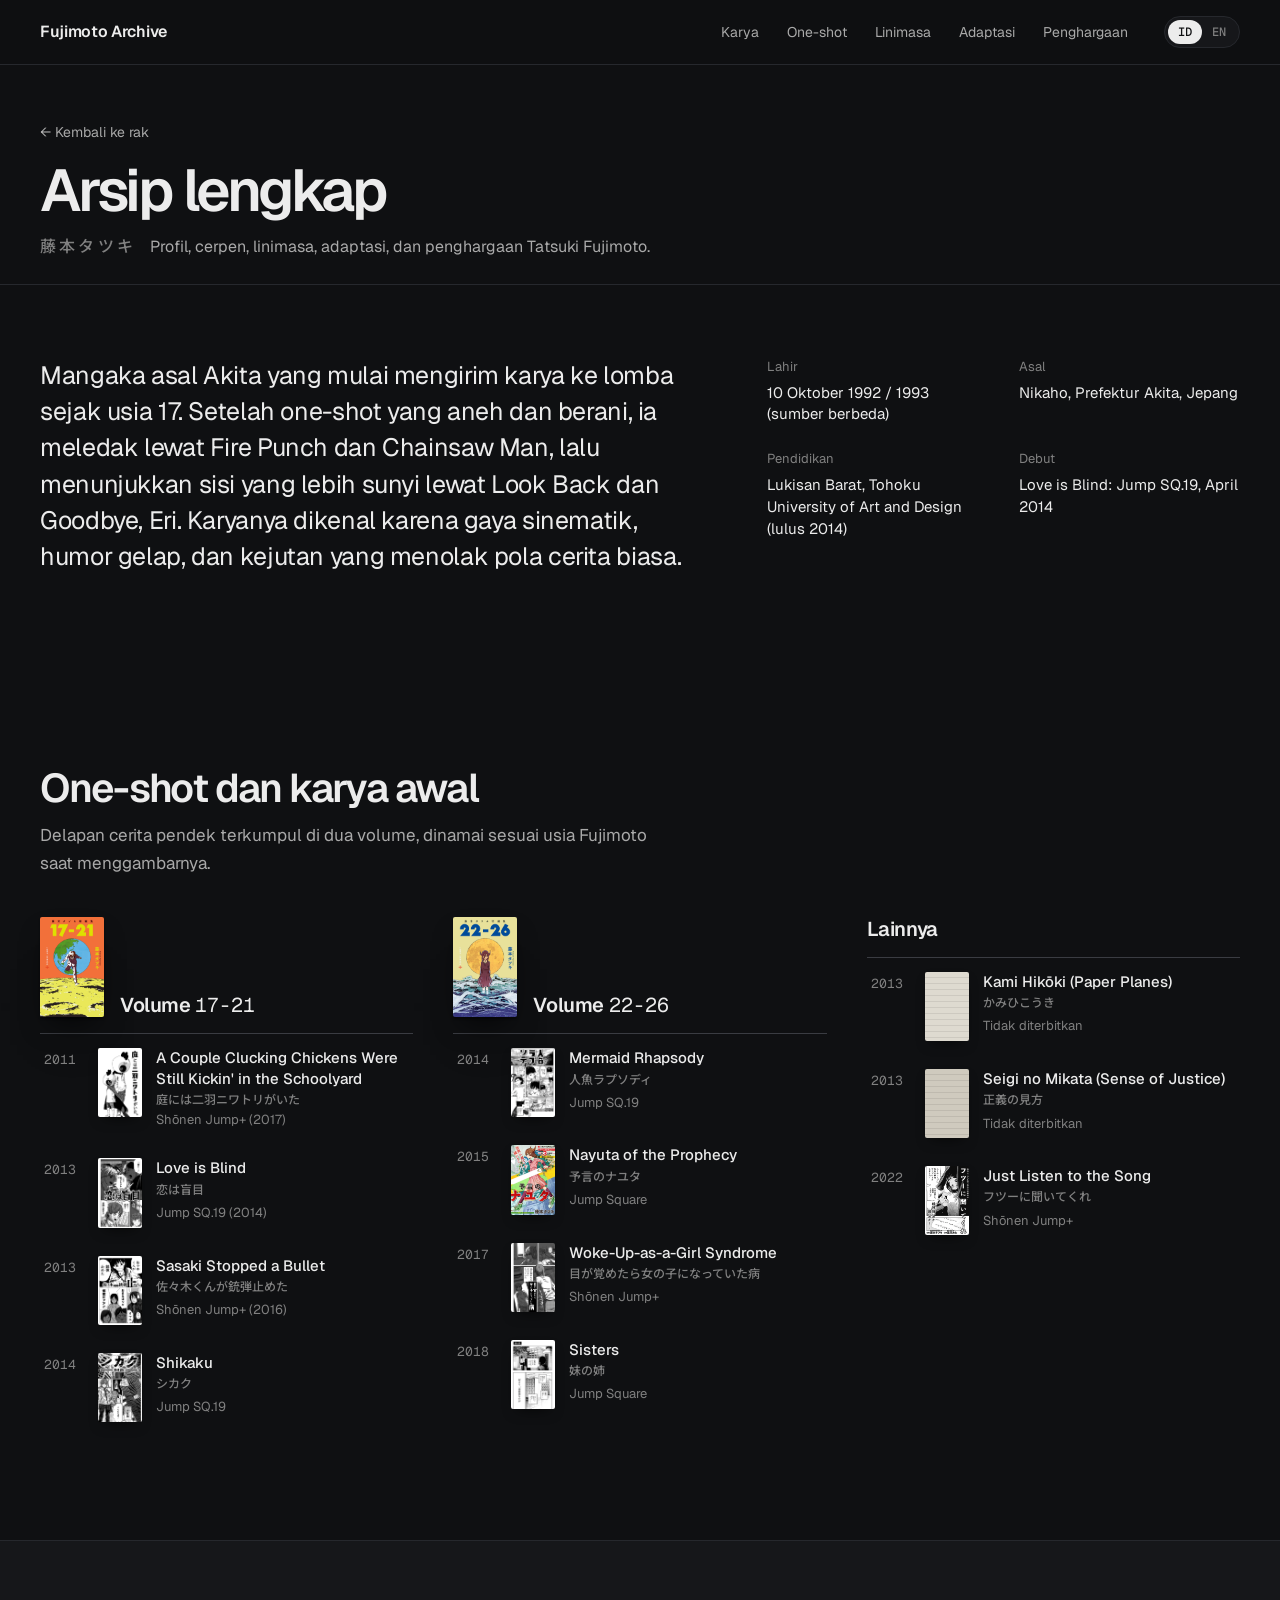
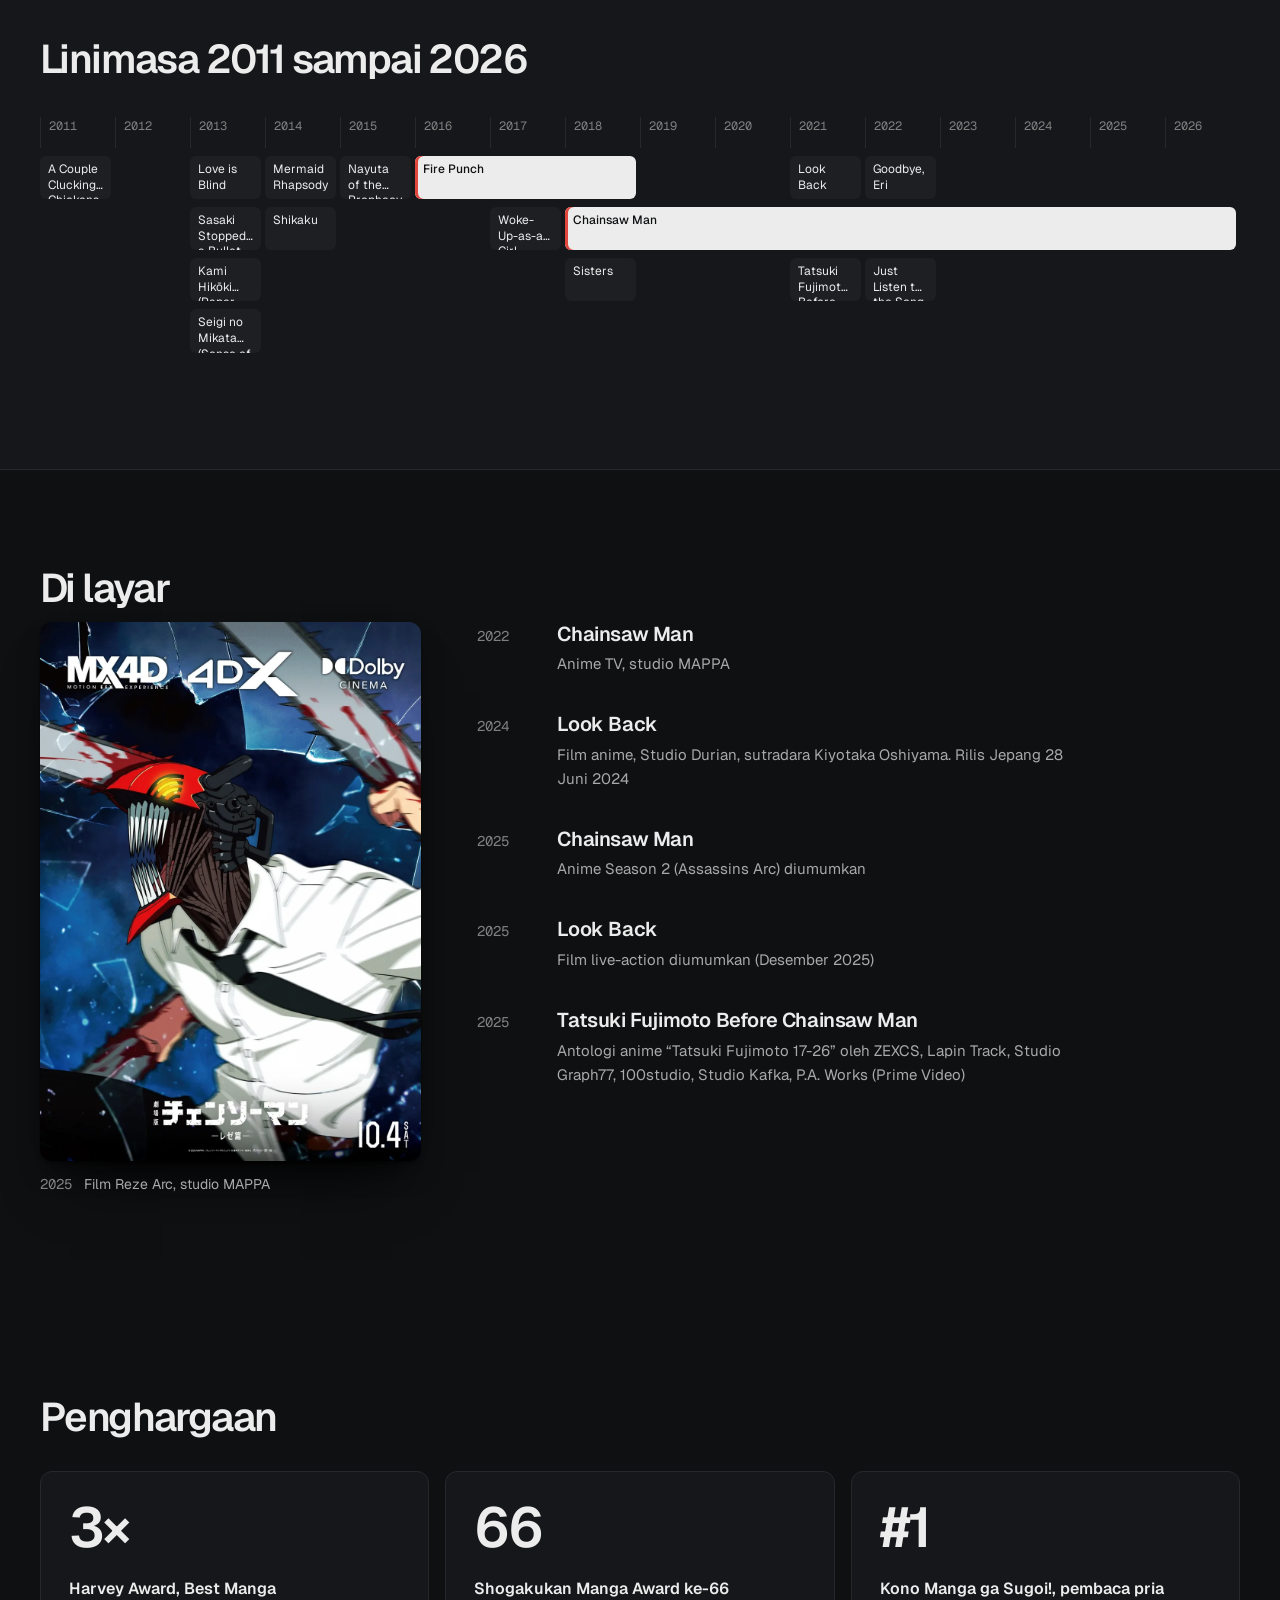
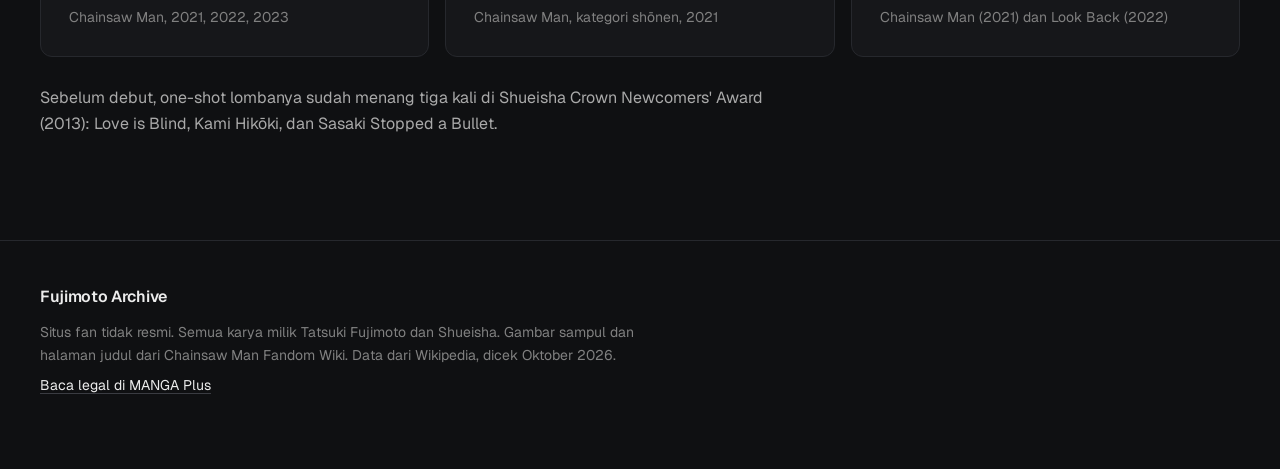
==== arsip.html @ 31b82471 "Home page: interactive 3D shelf adapted from ThreeUI Complete Shelf with all 16 works and real cover" ====
<!doctype html>
<html lang="id">
<head>
  <meta charset="utf-8">
  <meta name="viewport" content="width=device-width, initial-scale=1">
  <title>Arsip lengkap: Fujimoto Archive</title>
  <meta name="description" content="Arsip fan semua karya Tatsuki Fujimoto: Chainsaw Man, Fire Punch, Look Back, Goodbye, Eri, dan one-shot awal. Tiap karya punya blognya sendiri.">
  <meta name="theme-color" content="#0f1012">
  <meta name="color-scheme" content="dark">
  <meta property="og:type" content="website">
  <meta property="og:title" content="Fujimoto Archive">
  <meta property="og:description" content="Dari one-shot usia 17 sampai Chainsaw Man. Semua karya Tatsuki Fujimoto dalam satu arsip.">
  <meta property="og:url" content="https://dans-vsa.github.io/fujimoto-archive/arsip.html">
  <meta property="og:image" content="https://dans-vsa.github.io/fujimoto-archive/assets/covers/chainsaw-man.webp">
  <meta name="twitter:card" content="summary_large_image">
  <link rel="icon" href="data:image/svg+xml,%3Csvg xmlns='http://www.w3.org/2000/svg' viewBox='0 0 32 32'%3E%3Crect width='32' height='32' rx='6' fill='%23171717'/%3E%3Crect x='9' y='7' width='4' height='18' fill='%23fafafa'/%3E%3Crect x='9' y='7' width='13' height='4' fill='%23fafafa'/%3E%3Crect x='9' y='15' width='10' height='4' fill='%23d6322a'/%3E%3C/svg%3E">
  <link rel="preconnect" href="https://fonts.googleapis.com">
  <link rel="preconnect" href="https://fonts.gstatic.com" crossorigin>
  <link href="https://fonts.googleapis.com/css2?family=Geist:wght@400;500;600&family=Geist+Mono:wght@400;500&family=Noto+Sans+JP:wght@500&display=swap" rel="stylesheet">
  <link rel="stylesheet" href="css/style.css?v=28">
</head>
<body>
  <a class="skip" href="#main" data-i18n="skip">Lewati ke konten</a>

  <header class="masthead">
    <div class="masthead__inner">
      <a class="wordmark" href="index.html" translate="no">Fujimoto Archive</a>
      <nav aria-label="Utama">
        <ul class="nav">
          <li><a href="index.html" data-i18n="nav.works">Karya</a></li>
          <li><a href="#oneshots" data-i18n="nav.oneshots">One-shot</a></li>
          <li><a href="#timeline" data-i18n="nav.timeline">Linimasa</a></li>
          <li><a href="#screen" data-i18n="nav.adaptations">Adaptasi</a></li>
          <li><a href="#awards" data-i18n="nav.awards">Penghargaan</a></li>
        </ul>
      </nav>
      <div class="lang" role="group" aria-label="Bahasa / Language">
        <button class="lang__btn" data-lang="id" aria-pressed="true">ID</button>
        <button class="lang__btn" data-lang="en" aria-pressed="false">EN</button>
      </div>
    </div>
  </header>

  <main id="main">
    <section class="arsip-head container">
      <p class="arsip-head__back"><a href="index.html" data-i18n="arsip.back">← Kembali ke rak</a></p>
      <h1 class="library__title" data-i18n="arsip.title">Arsip lengkap</h1>
      <p class="library__dek"><span lang="ja" class="jp">藤本タツキ</span> <span data-i18n="arsip.dek">Profil, cerpen, linimasa, adaptasi, dan penghargaan Tatsuki Fujimoto.</span></p>
    </section>

    <section class="profile container reveal" aria-labelledby="profile-h">
      <h2 class="sr" id="profile-h" data-i18n="profile.title">Profil</h2>
      <p class="profile__bio" id="bio"></p>
      <dl class="profile__facts" id="profile-facts"></dl>
    </section>

    <section class="section container reveal" id="oneshots">
      <h2 class="h2" data-i18n="oneshots.title">One-shot dan karya awal</h2>
      <p class="section__dek" data-i18n="oneshots.dek">Delapan cerita pendek terkumpul di dua volume, dinamai sesuai usia Fujimoto saat menggambarnya.</p>
      <div class="index" id="index"></div>
    </section>

    <section class="section reveal" id="timeline">
      <div class="container">
        <h2 class="h2" data-i18n="timeline.title">Linimasa 2011 sampai 2026</h2>
      </div>
      <div class="band" id="band" tabindex="0" aria-label="Linimasa"></div>
    </section>

    <section class="section container reveal" id="screen">
      <h2 class="h2" data-i18n="adapt.title">Di layar</h2>
      <div class="screen" id="screen-grid"></div>
    </section>

    <section class="section container reveal" id="awards">
      <h2 class="h2" data-i18n="awards.title">Penghargaan</h2>
      <div class="awards" id="award-grid"></div>
      <p class="awards__rest" id="award-rest"></p>
    </section>
  </main>

  <footer class="footer">
    <div class="container footer__inner">
      <p class="wordmark">Fujimoto Archive</p>
      <p data-i18n="footer.note">Situs fan tidak resmi. Semua karya milik Tatsuki Fujimoto dan Shueisha. Gambar sampul dan halaman judul dari Chainsaw Man Fandom Wiki. Data dari Wikipedia, dicek Oktober 2026.</p>
      <p><a href="https://mangaplus.shueisha.co.jp/" target="_blank" rel="noopener" data-i18n="footer.read">Baca legal di MANGA Plus</a></p>
    </div>
  </footer>

  <script src="js/works.js?v=28"></script>
  <script src="js/app.js?v=28"></script>
</body>
</html>
---- css/style.css ----
/* Tokens: see DESIGN.md (Vercel base + "library at night" adaptations) */
@property --mx { syntax: "<length>"; inherits: true; initial-value: 0px; }
@property --my { syntax: "<length>"; inherits: true; initial-value: 0px; }

:root {
  color-scheme: dark;
  --canvas: #0f1012;
  --surface: #16171a;
  --soft: #1d1f23;
  --ink: #ececec;
  --body: #a9a9a9;
  --mute: #808080;
  --line: #26282d;
  --line-strong: #3a3c42;
  --accent: #e0473d;
  --accent-deep: #c53a31;
  --wood: #1b1c20;
  --wood-hi: #2c2e33;
  --lamp: 255, 232, 198;

  --f: "Geist", system-ui, -apple-system, "Segoe UI", sans-serif;
  --f-mono: "Geist Mono", ui-monospace, SFMono-Regular, Menlo, monospace;
  --f-jp: "Noto Sans JP", "Hiragino Sans", "Yu Gothic", sans-serif;

  --r-book: 3px;
  --r-box: 12px;
  --shadow-book: 0 2px 2px rgba(0,0,0,.35), 0 14px 28px -10px rgba(0,0,0,.7), 0 40px 60px -30px rgba(0,0,0,.8);
  --ease: cubic-bezier(.16, 1, .3, 1);
  --container: 1280px;
  --gutter: clamp(20px, 4vw, 40px);
}

*, *::before, *::after { box-sizing: border-box; }
html { scroll-behavior: smooth; scroll-padding-top: 80px; }
body {
  margin: 0; background: var(--canvas); color: var(--ink);
  font: 400 16px/1.6 var(--f); -webkit-font-smoothing: antialiased; overflow-x: clip;
}
img { display: block; max-width: 100%; height: auto; }
a { color: inherit; text-decoration-color: var(--line-strong); text-underline-offset: 3px; }
a:hover { text-decoration-color: var(--accent); }
button { font: inherit; color: inherit; }
a, button { touch-action: manipulation; -webkit-tap-highlight-color: rgba(255,255,255,.06); }
:focus-visible { outline: 2px solid var(--accent); outline-offset: 3px; border-radius: 4px; }
::selection { background: var(--ink); color: var(--canvas); }
.sr { position: absolute; width: 1px; height: 1px; overflow: hidden; clip: rect(0 0 0 0); white-space: nowrap; }
.skip { position: absolute; left: -999px; top: 8px; z-index: 30; background: var(--ink); color: var(--canvas); padding: 8px 16px; border-radius: 999px; }
.skip:focus { left: 8px; }
.container { max-width: var(--container); margin: 0 auto; padding: 0 var(--gutter); }
.mono { font-family: var(--f-mono); font-weight: 400; letter-spacing: 0; font-variant-numeric: tabular-nums; }
.jp { font-family: var(--f-jp); font-weight: 500; letter-spacing: .2em; }

/* ── Type ─────────────────────────────────────── */
.h2 { margin: 0 0 12px; font: 600 clamp(28px, 3.2vw, 40px)/1.1 var(--f); letter-spacing: -.04em; text-wrap: balance; }
.h3 { margin: 40px 0 12px; font: 600 15px/1.4 var(--f); letter-spacing: -.01em; }
.section__dek { margin: 0 0 40px; max-width: 56ch; color: var(--body); font-size: 17px; }
.lede { margin: 0 0 28px; max-width: 54ch; font-size: 19px; line-height: 1.5; color: var(--body); text-wrap: pretty; }
.meta { display: flex; gap: 12px; margin: 0 0 6px; font: 500 13px/1.4 var(--f); color: var(--mute); }
.meta span { font-family: var(--f-mono); font-weight: 400; }

/* ── Buttons ──────────────────────────────────── */
.btn { display: inline-flex; align-items: center; gap: 8px; min-height: 44px; padding: 0 22px; border-radius: 999px;
  font: 500 15px/1 var(--f); text-decoration: none; white-space: nowrap; border: 1px solid transparent;
  transition: background-color .2s, border-color .2s, transform .2s var(--ease); }
.btn:active { transform: translateY(1px) scale(.98); }
.btn--ink { background: var(--ink); color: var(--canvas); }
.btn--ink:hover { background: #fff; }
.btn--accent { background: var(--accent); color: #fff; }
.btn--accent:hover { background: var(--accent-deep); }
.btn--ghost { border-color: var(--line-strong); color: var(--ink); }
.btn--ghost:hover { border-color: var(--ink); }
.btn--sm { min-height: 38px; padding: 0 16px; font-size: 14px; }
.soon { font-size: 14px; color: var(--mute); }

/* ── Masthead ─────────────────────────────────── */
.masthead { position: sticky; top: 0; z-index: 20; background: rgba(15,16,18,.82); backdrop-filter: saturate(1.3) blur(12px); -webkit-backdrop-filter: saturate(1.3) blur(12px); border-bottom: 1px solid var(--line); }
.masthead__inner { max-width: var(--container); margin: 0 auto; padding: 0 var(--gutter); height: 64px; display: flex; align-items: center; gap: 24px; }
.wordmark { margin: 0; font: 600 16px/1 var(--f); letter-spacing: -.02em; text-decoration: none; white-space: nowrap; }
.masthead nav { margin-left: auto; }
.nav { display: flex; gap: 4px; list-style: none; margin: 0; padding: 0; }
.nav a { display: block; padding: 8px 12px; border-radius: 999px; font-size: 14px; color: var(--body); text-decoration: none; transition: background-color .2s, color .2s; }
.nav a:hover { background: var(--soft); color: var(--ink); }
.lang { display: flex; padding: 3px; border: 1px solid var(--line); border-radius: 999px; background: var(--surface); }
.lang__btn { border: 0; background: none; border-radius: 999px; padding: 4px 10px; font: 500 12px/1.4 var(--f-mono); color: var(--mute); cursor: pointer; }
.lang__btn[aria-pressed="true"] { background: var(--ink); color: var(--canvas); }

/* ── Library (hero) ───────────────────────────── */
.library { position: relative; padding: 28px 0 72px; overflow: hidden;
  background: radial-gradient(70% 55% at 72% 0%, rgba(var(--lamp), .07), transparent 70%), var(--canvas); }
.library__head { display: flex; align-items: flex-end; justify-content: space-between; gap: 24px; margin-bottom: 24px; }
.library__title { margin: 0; font: 600 clamp(38px, 4.6vw, 64px)/.95 var(--f); letter-spacing: -.055em; }
.library__dek { margin: 14px 0 0; color: var(--body); font-size: 16px; }
.library__dek .jp { color: var(--mute); margin-right: 10px; }
.lamp { flex: none; min-height: 38px; padding: 0 16px; border-radius: 999px; border: 1px solid var(--line-strong); background: none; font-size: 14px; color: var(--body); cursor: pointer; transition: border-color .2s, color .2s, background-color .2s; }
.lamp:hover { border-color: var(--ink); color: var(--ink); }
.lamp[aria-pressed="true"] { background: rgba(var(--lamp), .12); border-color: rgba(var(--lamp), .5); color: rgb(var(--lamp)); }

.library__room { --k: 1.2; display: grid; grid-template-columns: minmax(0, 1.85fr) minmax(290px, 1fr); gap: 44px; align-items: center; }

/* bookcase: back panel, side frames, planks */
.stacks { position: relative; isolation: isolate; min-width: 0; padding: 14px 14px 8px; border-radius: 6px;
  --mx: 240px; --my: 160px;
  background:
    repeating-linear-gradient(90deg, rgba(255,255,255,.018) 0 1px, transparent 1px 160px),
    linear-gradient(180deg, #121316, #16171b);
  box-shadow: inset 14px 0 0 var(--wood), inset -14px 0 0 var(--wood), inset 0 14px 0 var(--wood), inset 0 0 60px rgba(0,0,0,.6);
  transition: --mx .8s var(--ease), --my .8s var(--ease); }
.stacks.is-tracking { transition: none; }
.shelves { position: relative; z-index: 1; }
.shelf { position: relative; overflow-x: auto; scrollbar-width: none; padding: 40px 0 0; }
.shelf::-webkit-scrollbar { display: none; }
.shelf.is-scrollable { -webkit-mask-image: linear-gradient(90deg, #000 calc(100% - 48px), transparent); mask-image: linear-gradient(90deg, #000 calc(100% - 48px), transparent); }
.shelf.is-scrollable.at-end { -webkit-mask-image: linear-gradient(90deg, transparent, #000 48px); mask-image: linear-gradient(90deg, transparent, #000 48px); }
.shelf__inner { display: inline-flex; flex-direction: column; min-width: 100%; }
.shelf__books { position: relative; display: flex; align-items: flex-end; min-height: calc(260px * var(--k)); padding-bottom: 16px; }
.shelf__books::after { content: ""; position: absolute; left: 0; right: 0; bottom: 0; height: 16px; border-radius: 2px;
  background: linear-gradient(180deg, var(--wood-hi), var(--wood) 35%, #141518);
  box-shadow: 0 1px 0 rgba(255,255,255,.05) inset, 0 22px 26px -14px rgba(0,0,0,.85); }
/* ruang rak: buku rata kiri, sisa ruang dibagi rata antar-ruang */
.comp { flex: 1 0 calc(var(--cw) * var(--k)); display: flex; align-items: flex-end; gap: 3px; list-style: none; margin: 0; padding: 0 12px; }
/* sekat kayu dari papan atas sampai papan rak */
.divider { flex: 0 0 10px; align-self: stretch; margin-top: -40px;
  background: linear-gradient(90deg, #2a2c31, var(--wood) 45%, #141518);
  box-shadow: inset 1px 0 0 rgba(255,255,255,.05), 6px 0 12px -4px rgba(0,0,0,.55); }
.divider--ghost { margin: 0; background: none; box-shadow: none; }
.shelf__labels { display: flex; padding: 14px 0 6px; }
.comp__label { flex: 1 0 calc(var(--cw) * var(--k)); display: flex; flex-wrap: wrap; gap: 2px 10px; padding: 0 12px; font-size: 12px; line-height: 1.4; color: var(--mute); }
.comp__label .mono { color: var(--body); }

.slot { flex: none; }
@media (prefers-reduced-motion: no-preference) {
  .slot { animation: shelve .8s var(--ease) both; animation-delay: calc(var(--i) * 45ms + 120ms); }
  @keyframes shelve { from { opacity: 0; transform: translateY(-36px); } }
}

.spine { position: relative; display: flex; flex-direction: column; align-items: center; width: calc(var(--w) * var(--k)); height: calc(var(--h) * var(--k));
  padding: 12px 0 10px; border: 0; border-radius: 2px 2px 1px 1px; cursor: pointer; color: var(--fg);
  background:
    linear-gradient(90deg, rgba(0,0,0,.22), rgba(255,255,255,.12) 28%, rgba(255,255,255,0) 55%, rgba(0,0,0,.25)),
    var(--bg);
  box-shadow: inset 0 0 0 1px rgba(0,0,0,.28), 0 1px 0 rgba(0,0,0,.4);
  transform-origin: 50% 100%;
  transition: transform .5s var(--ease), filter .3s; }
.spine--ms { background: linear-gradient(90deg, rgba(0,0,0,.08), rgba(255,255,255,.2) 35%, rgba(0,0,0,.1)), var(--bg); }
.spine__band { width: 100%; height: 3px; background: var(--fg); opacity: .55; }
.spine__jp { flex: 1; min-height: 0; overflow: hidden; margin-top: 12px; writing-mode: vertical-rl; text-orientation: upright;
  font: 500 clamp(11px, calc(var(--w) * var(--k) * .42), 19px)/1 var(--f-jp); letter-spacing: .08em; white-space: nowrap; }
.spine__yr { font-size: 10px; opacity: .8; margin-top: 8px; }
.spine[aria-pressed="true"] { transform: translateY(-14px); }
.spine[aria-pressed="true"]::after { content: ""; position: absolute; left: 50%; bottom: -24px; width: 70%; height: 2px; translate: -50% 0; background: var(--accent); border-radius: 2px; }
@media (hover: hover) {
  .slot:hover .spine { transform: translateY(-24px); filter: brightness(1.08); }
  .slot:hover + .slot .spine { transform: rotate(3deg); transform-origin: 100% 100%; }
  .slot:has(+ .slot:hover) .spine { transform: rotate(-3deg); transform-origin: 0 100%; }
}
.spine:focus-visible { outline-offset: 4px; }

/* spotlight: dims the room, follows the cursor (or rests on the selected book) */
.spot { position: absolute; inset: 0; z-index: 2; pointer-events: none; border-radius: inherit;
  background: radial-gradient(circle 230px at var(--mx) var(--my),
    rgba(var(--lamp), .10) 0%, rgba(10,10,12,0) 42%, rgba(8,8,10,.5) 70%, rgba(6,6,8,.72) 100%);
  transition: opacity .7s var(--ease); }
.library.is-lit .spot { opacity: 0; }

/* reading desk: the spotlighted artwork */
.desk { position: relative; display: grid; justify-items: center; gap: 24px; min-height: 0; align-content: center; text-align: center; }
.desk::before { content: ""; position: absolute; inset: -60px -20px auto; height: 440px; pointer-events: none;
  background: radial-gradient(50% 60% at 50% 0%, rgba(var(--lamp), .14), transparent 75%); }
.desk__tilt { perspective: 1100px; width: min(250px, 72%); }
.desk__art { position: relative; transform: rotateX(var(--rx, 0deg)) rotateY(var(--ry, 0deg)); transform-style: preserve-3d; transition: transform .6s var(--ease); }
.desk__art::after { content: ""; position: absolute; inset: 0; border-radius: var(--r-book); pointer-events: none;
  background: radial-gradient(circle at var(--gx, 30%) var(--gy, 20%), rgba(255,255,255,.22), transparent 55%); mix-blend-mode: soft-light; }
.desk__img { position: relative; width: 100%; border-radius: var(--r-book); box-shadow: var(--shadow-book); }
.desk__img--back { position: absolute; inset: 0; transform: translate(16%, -5%) rotate(7deg) translateZ(-40px); filter: brightness(.7); }
.desk__art--ms { aspect-ratio: 764 / 1200; display: flex; flex-direction: column; justify-content: center; gap: 10px; padding: 14%; border-radius: var(--r-book); text-align: left;
  background: repeating-linear-gradient(180deg, transparent 0 27px, rgba(0,0,0,.07) 27px 28px), var(--bg); color: var(--fg); box-shadow: var(--shadow-book); }
.desk__ms-title { font: 600 26px/1.1 var(--f); letter-spacing: -.03em; }
.desk__ms-jp { font: 500 14px/1.4 var(--f-jp); opacity: .8; }
.desk__ms-yr { margin-top: auto; font-size: 13px; opacity: .7; }
.desk__info { position: relative; max-width: 380px; min-width: 0; }
.desk__info .meta { justify-content: center; }
.desk__title { margin: 0 0 8px; font: 600 clamp(24px, 2.4vw, 32px)/1.1 var(--f); letter-spacing: -.035em; text-wrap: balance; }
.desk__tag { margin: 0; color: var(--body); font-size: 15px; text-wrap: pretty; }
.desk__note { margin: 8px 0 0; font-size: 13px; color: var(--mute); }
.desk__actions { display: flex; flex-wrap: wrap; justify-content: center; align-items: center; gap: 12px 16px; margin-top: 20px; }
.desk.is-swap .desk__art { animation: art-in .5s var(--ease) both; }
.desk.is-swap .desk__info { animation: info-in .4s var(--ease) both; }
@keyframes art-in { from { opacity: 0; transform: translateY(16px) scale(.96); } }
@keyframes info-in { from { opacity: 0; transform: translateY(8px); } }

/* ── Scroll reveal ────────────────────────────── */
.js .reveal { opacity: 0; transform: translateY(24px); transition: opacity .8s var(--ease), transform .8s var(--ease); }
.js .reveal.is-in { opacity: 1; transform: none; }

/* ── Profile ──────────────────────────────────── */
.profile { display: grid; grid-template-columns: 1.4fr 1fr; gap: 64px; padding-top: 72px; padding-bottom: 96px; border-top: 1px solid var(--line); }
.profile__bio { margin: 0; font: 400 clamp(20px, 2vw, 25px)/1.45 var(--f); letter-spacing: -.015em; text-wrap: pretty; }
.profile__facts { display: grid; grid-template-columns: 1fr 1fr; gap: 24px 32px; margin: 0; align-content: start; }
.profile__facts dt { font-size: 13px; color: var(--mute); margin-bottom: 4px; }
.profile__facts dd { margin: 0; font-size: 15px; line-height: 1.45; color: var(--ink); }

/* ── Sections ─────────────────────────────────── */
.section { padding-top: 96px; padding-bottom: 104px; }
.cover { width: 100%; border-radius: var(--r-book); box-shadow: var(--shadow-book); background: var(--soft); }
.pair { display: grid; grid-template-columns: 1fr 1fr; gap: 10px; }
.pair .cover:last-child { transform: translateY(18px); }

/* ── One-shot index ───────────────────────────── */
.index { display: grid; grid-template-columns: repeat(3, minmax(0, 1fr)); gap: 40px; }
.vol__head { display: flex; align-items: flex-end; gap: 16px; padding-bottom: 16px; border-bottom: 1px solid var(--line-strong); }
.vol__cover { width: 64px; border-radius: 2px; box-shadow: var(--shadow-book); transition: transform .4s var(--ease); }
.vol__head a:hover .vol__cover { transform: translateY(-4px) rotate(-2deg); }
.vol__title { margin: 0; font: 600 20px/1.2 var(--f); letter-spacing: -.02em; }
.vol__list { list-style: none; margin: 0; padding: 0; }
.entry { display: grid; grid-template-columns: 40px 44px 1fr; gap: 2px 14px; padding: 14px 4px; text-decoration: none; border-radius: 8px; transition: background-color .2s; }
.entry:hover { background: var(--surface); }
.entry__year { grid-row: span 2; font-size: 13px; color: var(--mute); padding-top: 2px; }
.entry__thumb { grid-row: span 2; width: 44px; height: auto; aspect-ratio: 764 / 1200; object-fit: cover; border-radius: 2px; box-shadow: 0 6px 14px -6px rgba(0,0,0,.7); background: var(--soft); transition: transform .35s var(--ease); }
.entry__thumb--ms { display: block; background: repeating-linear-gradient(180deg, transparent 0 5px, rgba(0,0,0,.08) 5px 6px), var(--bg); }
.entry:hover .entry__thumb { transform: translateY(-3px) rotate(-2deg); }
.entry__title { font-weight: 500; font-size: 15px; line-height: 1.35; transition: color .2s; }
.entry__title small { display: block; margin-top: 2px; font: 500 12px/1.4 var(--f-jp); color: var(--mute); }
.entry__venue { font-size: 13px; color: var(--mute); }
.entry:hover .entry__title { color: var(--accent); }

/* ── Timeline band ────────────────────────────── */
#timeline { background: var(--surface); border-top: 1px solid var(--line); border-bottom: 1px solid var(--line); }
#timeline .h2 { margin-bottom: 36px; }
.band { overflow-x: auto; max-width: var(--container); margin: 0 auto; padding: 0 var(--gutter) 12px; scrollbar-width: thin; }
.band__grid { display: grid; grid-template-columns: repeat(var(--cols), minmax(64px, 1fr)); row-gap: 8px; min-width: calc(var(--cols) * 64px); }
.band__year { grid-row: 1; padding: 0 0 12px 8px; font-size: 12px; color: var(--mute); border-left: 1px solid var(--line); }
.band__item { position: relative; margin-right: 4px; padding: 6px 8px; border-radius: 6px; background: var(--soft);
  font-size: 12px; line-height: 1.3; text-decoration: none; overflow: hidden; display: -webkit-box; -webkit-line-clamp: 2; -webkit-box-orient: vertical; overflow-wrap: anywhere; transition: background-color .2s, color .2s; }
.band__item:hover { background: var(--ink); color: var(--canvas); }
.band__item--run { background: var(--ink); color: var(--canvas); font-weight: 500; box-shadow: inset 3px 0 0 var(--accent); }
.band__item--run:hover { background: var(--accent); color: #fff; }

/* ── On screen ────────────────────────────────── */
.screen { display: grid; grid-template-columns: minmax(0, 4fr) minmax(0, 8fr); gap: 56px; align-items: start; }
.screen__feat { margin: 0; }
.screen__feat img { width: 100%; border-radius: var(--r-box); box-shadow: var(--shadow-book); }
.screen__feat figcaption { margin-top: 12px; font-size: 14px; color: var(--body); }
.screen__feat .mono { color: var(--mute); margin-right: 8px; }
.screen__list { list-style: none; margin: 0; padding: 0; display: grid; gap: 36px; }
.screen__list li { display: grid; grid-template-columns: 64px 1fr; gap: 16px; }
.screen__list .mono { font-size: 14px; color: var(--mute); padding-top: 3px; }
.screen__list a { font: 600 20px/1.25 var(--f); letter-spacing: -.02em; text-decoration: none; transition: color .2s; }
.screen__list a:hover { color: var(--accent); }
.screen__list p { margin: 4px 0 0; color: var(--body); font-size: 15px; max-width: 52ch; }

/* ── Awards ───────────────────────────────────── */
.awards { display: grid; grid-template-columns: repeat(3, minmax(0, 1fr)); gap: 16px; margin-top: 32px; }
.award { display: flex; flex-direction: column; gap: 6px; padding: 28px; border-radius: var(--r-box); background: var(--surface); border: 1px solid var(--line); text-decoration: none; transition: border-color .2s, transform .3s var(--ease); }
.award:hover { border-color: var(--line-strong); transform: translateY(-2px); }
.award__n { font: 600 56px/1 var(--f); letter-spacing: -.05em; margin-bottom: 16px; }
.award__t { font-weight: 600; font-size: 16px; line-height: 1.35; }
.award__s { font-size: 14px; color: var(--mute); }
.awards__rest { margin: 28px 0 0; max-width: 70ch; color: var(--body); }

/* ── Detail ───────────────────────────────────── */
.hero__jp { margin: 14px 0 0; font: 500 18px/1.3 var(--f-jp); letter-spacing: .3em; color: var(--mute); }
.detail__grid { display: grid; grid-template-columns: minmax(220px, 380px) minmax(0, 1fr); gap: 72px; padding-top: 64px; padding-bottom: 112px; align-items: start; }
.detail__grid--solo { grid-template-columns: minmax(0, 760px); }
.detail__cover { position: sticky; top: 96px; }
.detail__note { margin: 20px 0 0; font-size: 14px; color: var(--mute); }
.detail__body { max-width: 680px; }
.detail__title { margin: 0; font: 600 clamp(40px, 5.4vw, 68px)/1 var(--f); letter-spacing: -.05em; text-wrap: balance; }
.detail .hero__jp { margin-bottom: 24px; }
.blogbox { display: flex; flex-wrap: wrap; align-items: center; justify-content: space-between; gap: 16px; padding: 20px 24px; margin-bottom: 32px; border-radius: var(--r-box); background: var(--surface); border: 1px solid var(--line); }
.blogbox p { margin: 0; max-width: 40ch; font-size: 15px; color: var(--body); }
.prose { margin: 0; font-size: 18px; line-height: 1.65; color: var(--ink); max-width: 62ch; }
.facts-list { list-style: none; margin: 0; padding: 0; }
.facts-list li { display: grid; grid-template-columns: 170px 1fr; gap: 16px; padding: 8px 0; font-size: 15px; color: var(--body); }
.facts-list .mono { font-size: 13px; color: var(--mute); padding-top: 2px; }
.pager { display: grid; grid-template-columns: 1fr 1fr; gap: 24px; margin-top: 64px; padding-top: 24px; border-top: 1px solid var(--line); }
.pager a { text-decoration: none; font-weight: 500; transition: color .2s; }
.pager a:hover { color: var(--accent); }
.pager small { display: block; font-size: 13px; color: var(--mute); font-weight: 400; }
.pager__next { text-align: right; }

/* ── Footer ───────────────────────────────────── */
.footer { border-top: 1px solid var(--line); padding: 48px 0 64px; font-size: 14px; color: var(--mute); }
.footer__inner p { margin: 0 0 8px; max-width: 72ch; }
.footer .wordmark { color: var(--ink); margin-bottom: 16px; }
.footer a { color: var(--ink); }

/* ── Responsive ───────────────────────────────── */
@media (max-width: 1080px) {
  .library__room { --k: 1.1; grid-template-columns: minmax(0, 1fr); gap: 40px; }
  .desk { order: -1; min-height: 0; grid-template-columns: minmax(140px, 220px) minmax(0, 1fr); justify-items: start; text-align: left; align-items: center; }
  .desk::before { inset: -40px auto auto -40px; width: 420px; height: 300px; }
  .desk__tilt { width: 100%; }
  .desk__info .meta, .desk__actions { justify-content: flex-start; }
  .index { grid-template-columns: 1fr 1fr; }
}
@media (max-width: 860px) {
  .profile { grid-template-columns: 1fr; gap: 32px; }
  .screen { grid-template-columns: 1fr; gap: 40px; }
  .screen__feat { max-width: 420px; }
  .awards { grid-template-columns: 1fr; }
  .detail__grid { grid-template-columns: 1fr; gap: 40px; padding-top: 40px; }
  .detail__cover { position: static; max-width: 260px; }
}
@media (max-width: 640px) {
  .masthead__inner { height: auto; flex-wrap: wrap; row-gap: 0; padding-top: 12px; }
  .masthead nav { order: 3; width: calc(100% + var(--gutter) * 2); margin: 0 calc(var(--gutter) * -1); overflow-x: auto; scrollbar-width: none; }
  .nav { padding: 4px calc(var(--gutter) - 12px) 8px; }
  .nav a { white-space: nowrap; }
  .lang { margin-left: auto; }
  .library { padding-top: 28px; }
  .library__head { flex-direction: column; align-items: flex-start; gap: 16px; }
  .library__room { --k: 1; }
  .desk { grid-template-columns: 116px minmax(0, 1fr); gap: 20px; }
  .desk__actions { gap: 8px 12px; }
  .desk__title { font-size: 22px; }
  .desk__tag { font-size: 14px; }

  .index { grid-template-columns: 1fr; }
  .profile__facts { grid-template-columns: 1fr; gap: 16px; }
  .facts-list li { grid-template-columns: 1fr; gap: 0; }
  .section { padding-top: 72px; padding-bottom: 80px; }
}
@media (prefers-reduced-motion: reduce) {
  *, *::before, *::after { animation: none !important; transition: none !important; scroll-behavior: auto !important; }
  .js .reveal { opacity: 1; transform: none; }
}

/* ── Arsip page head ──────────────────────────── */
.arsip-head { padding-top: 56px; padding-bottom: 24px; }
.arsip-head__back { margin: 0 0 20px; font-size: 14px; }
.arsip-head__back a { color: var(--body); text-decoration: none; }
.arsip-head__back a:hover { color: var(--ink); }
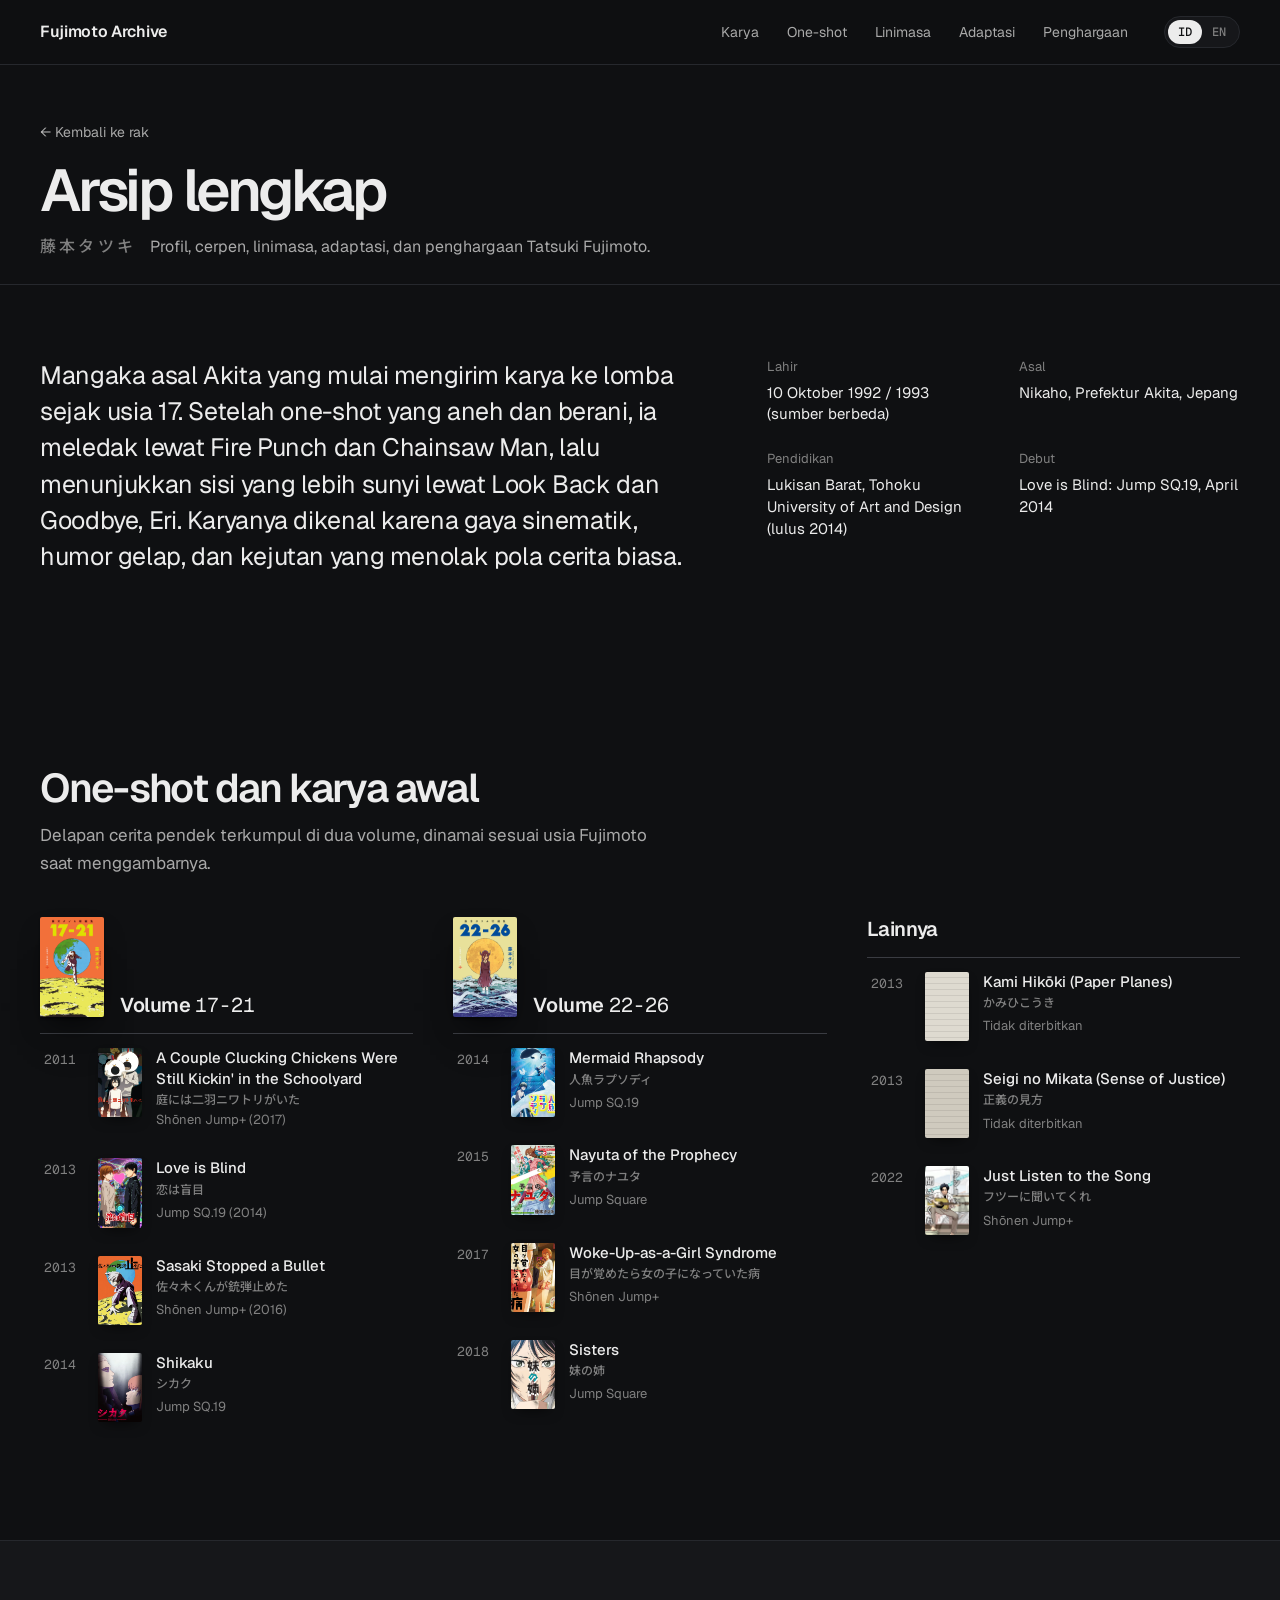
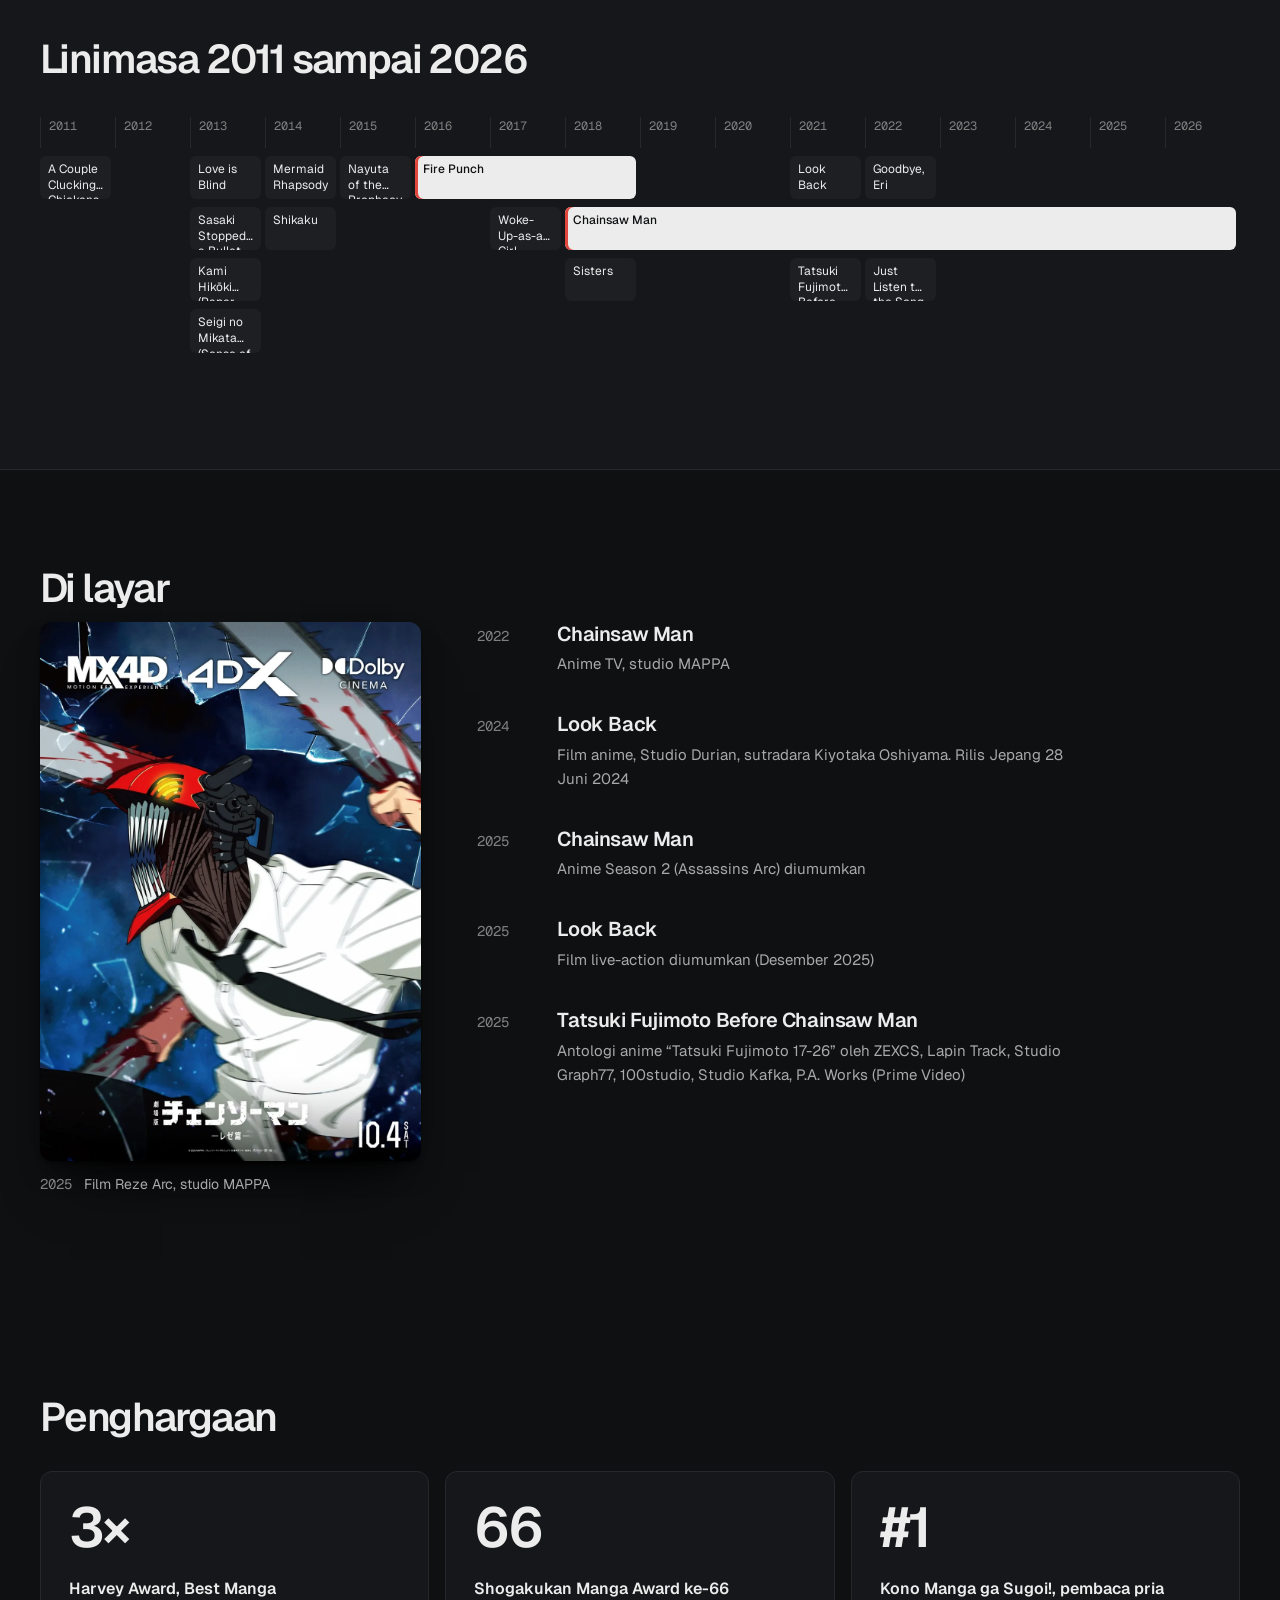
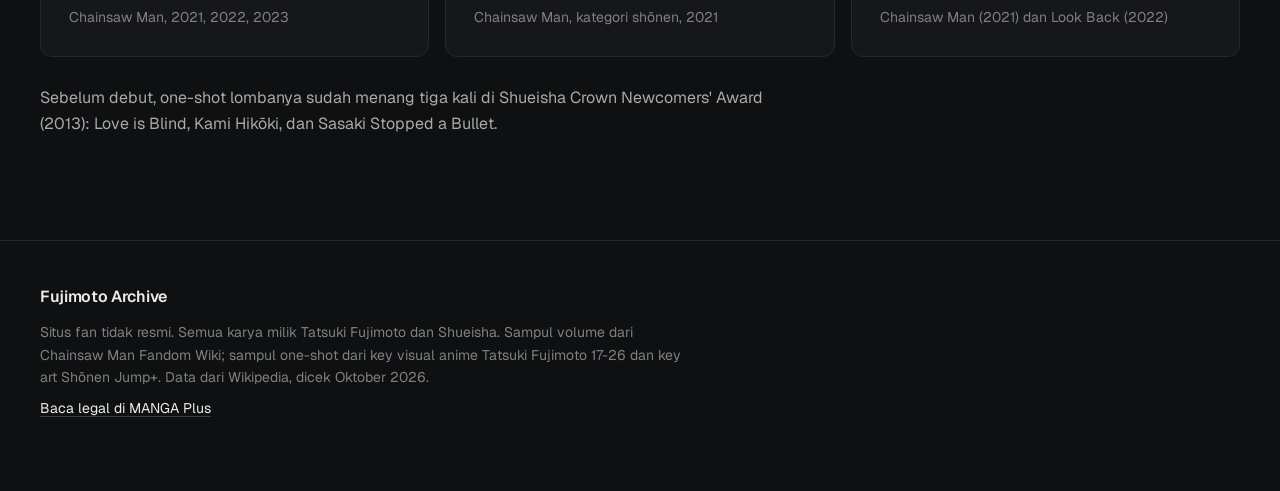
==== commit 10535698: "Colour covers for the one-shots (17-26 anime key visuals, Just Listen Jump+ key art); room palettes " ====
--- a/arsip.html
+++ b/arsip.html
@@ -17,7 +17,7 @@
   <link rel="preconnect" href="https://fonts.googleapis.com">
   <link rel="preconnect" href="https://fonts.gstatic.com" crossorigin>
   <link href="https://fonts.googleapis.com/css2?family=Geist:wght@400;500;600&family=Geist+Mono:wght@400;500&family=Noto+Sans+JP:wght@500&display=swap" rel="stylesheet">
-  <link rel="stylesheet" href="css/style.css?v=28">
+  <link rel="stylesheet" href="css/style.css?v=29">
 </head>
 <body>
   <a class="skip" href="#main" data-i18n="skip">Lewati ke konten</a>
@@ -82,12 +82,12 @@
   <footer class="footer">
     <div class="container footer__inner">
       <p class="wordmark">Fujimoto Archive</p>
-      <p data-i18n="footer.note">Situs fan tidak resmi. Semua karya milik Tatsuki Fujimoto dan Shueisha. Gambar sampul dan halaman judul dari Chainsaw Man Fandom Wiki. Data dari Wikipedia, dicek Oktober 2026.</p>
+      <p data-i18n="footer.note">Situs fan tidak resmi. Semua karya milik Tatsuki Fujimoto dan Shueisha. Sampul volume dari Chainsaw Man Fandom Wiki; sampul one-shot dari key visual anime Tatsuki Fujimoto 17-26 dan key art Shōnen Jump+. Data dari Wikipedia, dicek Oktober 2026.</p>
       <p><a href="https://mangaplus.shueisha.co.jp/" target="_blank" rel="noopener" data-i18n="footer.read">Baca legal di MANGA Plus</a></p>
     </div>
   </footer>
 
-  <script src="js/works.js?v=28"></script>
-  <script src="js/app.js?v=28"></script>
+  <script src="js/works.js?v=29"></script>
+  <script src="js/app.js?v=29"></script>
 </body>
 </html>
